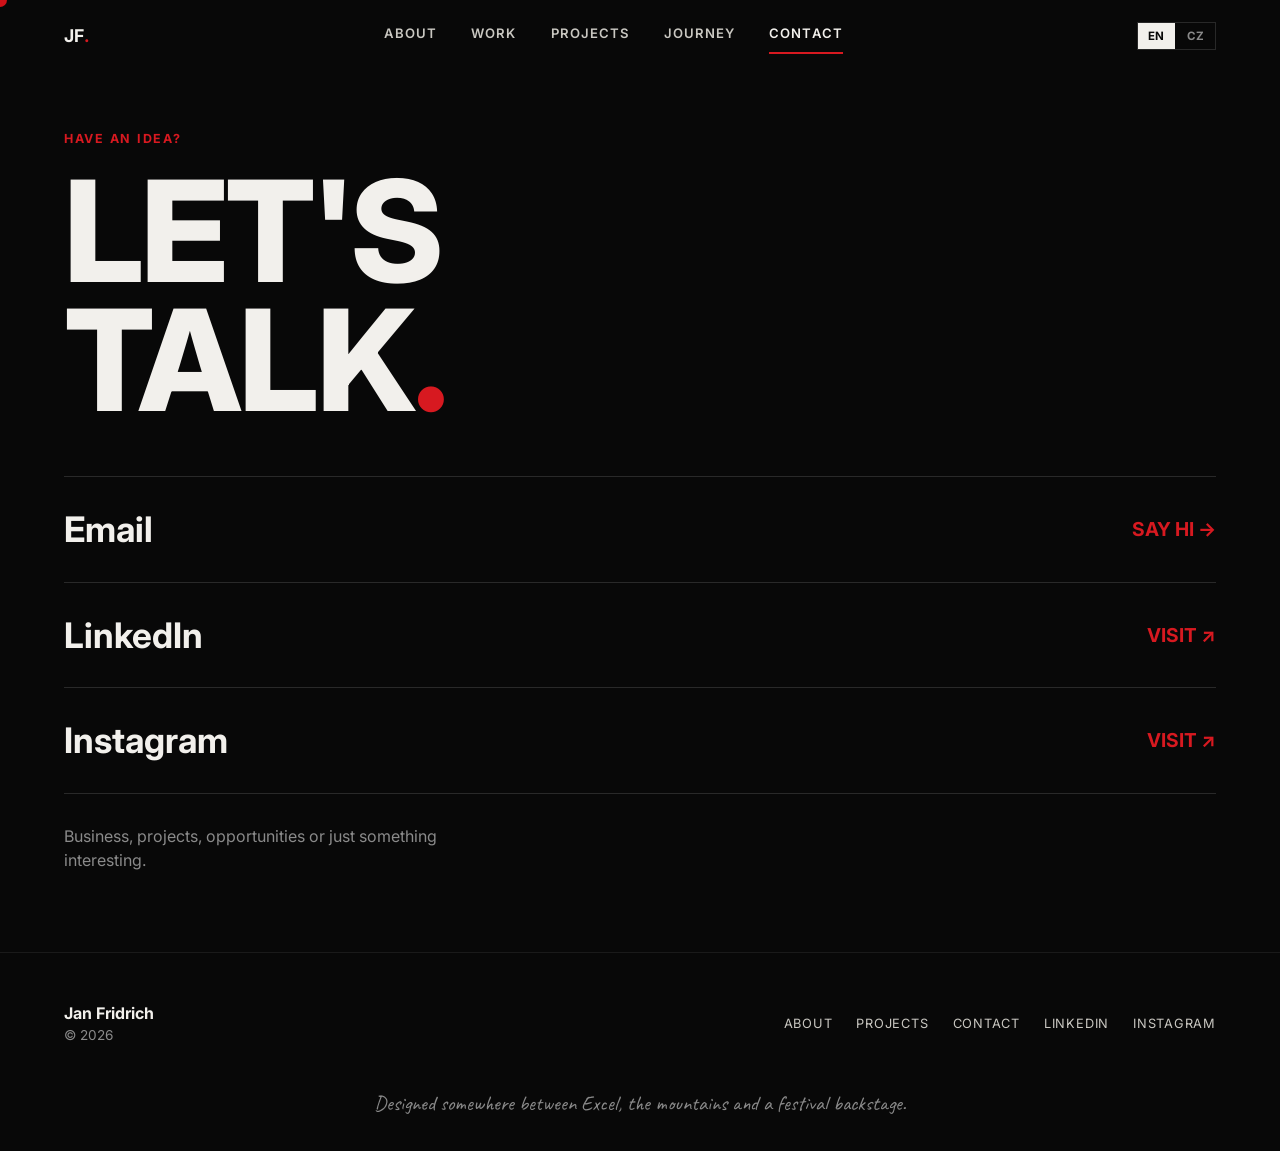
==== contact.html @ 75a6f97f "Initial commit: current deployed version of janekfridrich.cz (site-10) Static site: home, about, wor" ====
<!DOCTYPE html>
<html lang="en">
<head>
<meta charset="UTF-8">
<meta name="viewport" content="width=device-width, initial-scale=1.0">
<title>Contact — Jan Fridrich</title>
<meta name="description" content="Have an idea? Let's talk — get in touch with Jan Fridrich.">
<link rel="icon" href="data:,">
<link rel="preconnect" href="https://fonts.googleapis.com">
<link rel="preconnect" href="https://fonts.gstatic.com" crossorigin>
<link href="https://fonts.googleapis.com/css2?family=Inter:wght@400;500;600;700;800&family=Caveat:wght@600;700&display=swap" rel="stylesheet">
<link rel="stylesheet" href="css/style.css">
</head>
<body>
<a class="skip-link" href="#main" data-i18n="skip">Skip to content</a>
<div id="site-header"></div>

<main id="main">
  <section class="container contact-page">
    <span class="eyebrow reveal" data-i18n="eyebrow_idea">Have an idea?</span>
    <h1 class="h-huge reveal" data-i18n-html="contact_heading_html">LET'S<br>TALK<span class="text-red">.</span></h1>

    <div class="contact-links reveal reveal-delay-1" id="contactLinks"></div>

    <p class="contact-note reveal reveal-delay-2" data-i18n="contact_note">Business, projects, opportunities or just something interesting.</p>
  </section>
</main>

<div id="site-footer"></div>

<script src="js/content.js"></script>
<script src="js/i18n.js"></script>
<script>
  (function () {
    const t = STATIC_I18N[LANG] || STATIC_I18N.en;
    const el = document.getElementById("contactLinks");
    if (el) {
      el.innerHTML = `
        <a href="mailto:${SITE.links.email}"><span>${t.contact_email}</span><span class="go">${t.say_hi}</span></a>
        <a href="${SITE.links.linkedin}" target="_blank" rel="noopener"><span>${t.contact_linkedin}</span><span class="go">${t.visit_link}</span></a>
        <a href="${SITE.links.instagram}" target="_blank" rel="noopener"><span>${t.contact_instagram}</span><span class="go">${t.visit_link}</span></a>
      `;
    }
  })();
</script>
<script src="js/main.js"></script>
</body>
</html>
---- css/style.css ----
/* =========================================================================
   JAN FRIDRICH — PERSONAL SITE
   Editorial brutalism × sketchbook. Dark, quiet, red used sparingly.
   ========================================================================= */

/* ---- tokens ------------------------------------------------------------ */
:root{
  --bg: #080808;
  --bg-alt: #0e0e0e;
  --bg-raise: #131313;
  --text: #F2F0EC;
  --text-dim: #C9C7C1;
  --grey: #8A8A8A;
  --red: #D71920;
  --border: rgba(242,240,236,0.14);
  --border-soft: rgba(242,240,236,0.08);

  --font-display: "Inter", "Helvetica Neue", Arial, sans-serif;
  --font-hand: "Caveat", cursive;

  --container: 1400px;
  --gutter: clamp(20px, 5vw, 64px);
  --ease: cubic-bezier(.16,.8,.24,1);
}

/* ---- reset --------------------------------------------------------------*/
*,*::before,*::after{ box-sizing:border-box; }
html{ scroll-behavior:smooth; }
@media (prefers-reduced-motion: reduce){
  html{ scroll-behavior:auto; }
  *,*::before,*::after{ animation-duration:0.001ms !important; animation-iteration-count:1 !important; transition-duration:0.001ms !important; scroll-behavior:auto !important; }
}
body{
  margin:0;
  background:var(--bg);
  color:var(--text);
  font-family:var(--font-display);
  font-weight:400;
  line-height:1.5;
  -webkit-font-smoothing:antialiased;
  overflow-x:hidden;
}
img{ max-width:100%; display:block; }
a{ color:inherit; text-decoration:none; }
ul{ margin:0; padding:0; list-style:none; }
h1,h2,h3,h4,p{ margin:0; }
button{ font-family:inherit; background:none; border:none; color:inherit; cursor:pointer; }
::selection{ background:var(--red); color:var(--bg); }

.container{ max-width:var(--container); margin:0 auto; padding:0 var(--gutter); }
.hidden-mobile{ display:initial; }
@media (max-width:720px){ .hidden-mobile{ display:none !important; } }
.hidden-desktop{ display:none; }
@media (max-width:720px){ .hidden-desktop{ display:initial; } }

/* ---- focus / a11y -------------------------------------------------------*/
a:focus-visible, button:focus-visible, [tabindex]:focus-visible{
  outline:2px solid var(--red);
  outline-offset:4px;
}
.skip-link{
  position:absolute; left:0; top:-60px; background:var(--red); color:#fff;
  padding:10px 18px; z-index:1000; transition:top .2s var(--ease);
}
.skip-link:focus{ top:0; }

/* ---- custom cursor -------------------------------------------------------*/
.cursor{
  position:fixed; top:0; left:0; width:14px; height:14px; border-radius:50%;
  background:var(--red); pointer-events:none; z-index:9999;
  transform:translate(-50%,-50%);
  transition:width .25s var(--ease), height .25s var(--ease), background .25s var(--ease);
  mix-blend-mode:difference;
  display:none;
}
.cursor-label{
  position:fixed; top:0; left:0; z-index:9999; pointer-events:none;
  font-size:12px; letter-spacing:.08em; font-weight:600; color:var(--bg);
  background:var(--red); padding:6px 10px; border-radius:100px;
  transform:translate(-50%,-50%); opacity:0; transition:opacity .2s var(--ease);
  white-space:nowrap; display:none;
}
.has-custom-cursor, .has-custom-cursor *{ cursor:none !important; }
@media (hover:hover) and (pointer:fine){
  .has-custom-cursor .cursor, .has-custom-cursor .cursor-label{ display:block; }
}

/* ---- loader ---------------------------------------------------------------*/
.loader{
  position:fixed; inset:0; background:var(--bg); z-index:10000;
  display:flex; align-items:center; justify-content:center; flex-direction:column;
  transition:opacity .5s var(--ease), visibility .5s var(--ease);
}
.loader.is-hidden{ opacity:0; visibility:hidden; pointer-events:none; }
.loader-mark{ font-size:2rem; font-weight:700; letter-spacing:.02em; }
.loader-line{
  width:60px; height:3px; background:var(--red); margin-top:14px; transform:scaleX(0);
  transform-origin:left; animation:loaderDraw 0.9s var(--ease) forwards .15s;
}
@keyframes loaderDraw{ to{ transform:scaleX(1); } }

/* ---- header / nav ---------------------------------------------------------*/
.site-header{
  position:fixed; top:0; left:0; right:0; z-index:500;
  display:flex; align-items:center; justify-content:space-between;
  padding:22px var(--gutter);
  transition:transform .4s var(--ease), background .4s var(--ease), padding .3s var(--ease);
}
.site-header.is-scrolled{ background:rgba(8,8,8,0.86); backdrop-filter:blur(8px); padding-top:16px; padding-bottom:16px; border-bottom:1px solid var(--border-soft); }
.site-header.is-hidden{ transform:translateY(-110%); }

.logo{ font-weight:700; font-size:1.1rem; letter-spacing:.02em; }
.logo .dot{ color:var(--red); }

.nav-desktop{ display:flex; gap:34px; }
.nav-desktop a{
  font-size:.82rem; letter-spacing:.08em; font-weight:600; text-transform:uppercase;
  position:relative; padding-bottom:4px; color:var(--text-dim);
  transition:color .25s var(--ease);
}
.nav-desktop a:hover, .nav-desktop a.is-active{ color:var(--text); }
.nav-desktop a.is-active::after{
  content:""; position:absolute; left:0; right:0; bottom:-6px; height:2px; background:var(--red);
}
@media (max-width:900px){ .nav-desktop{ display:none; } }

.menu-toggle{
  display:none; flex-direction:column; gap:5px; width:28px; z-index:600;
}
.menu-toggle span{ height:2px; background:var(--text); width:100%; transition:transform .3s var(--ease), opacity .3s var(--ease); }
@media (max-width:900px){ .menu-toggle{ display:flex; } }
.menu-toggle.is-open span:nth-child(1){ transform:translateY(7px) rotate(45deg); }
.menu-toggle.is-open span:nth-child(2){ opacity:0; }
.menu-toggle.is-open span:nth-child(3){ transform:translateY(-7px) rotate(-45deg); }

/* ---- language toggle ------------------------------------------------------*/
.lang-toggle{ display:flex; align-items:center; gap:2px; border:1px solid var(--border); }
.lang-toggle button{
  padding:6px 10px; font-size:.72rem; font-weight:700; letter-spacing:.05em; color:var(--grey);
  transition:color .2s var(--ease), background .2s var(--ease);
}
.lang-toggle button.is-active{ color:var(--bg); background:var(--text); }
.lang-toggle button:not(.is-active):hover{ color:var(--text); }
.lang-toggle-mobile{ margin-top:34px; align-self:flex-start; }
@media (max-width:900px){ .lang-toggle:not(.lang-toggle-mobile){ display:none; } }

.nav-mobile{
  position:fixed; inset:0; background:var(--bg); z-index:400;
  display:flex; flex-direction:column; justify-content:center; padding:0 var(--gutter);
  transform:translateY(-100%); transition:transform .5s var(--ease);
}
.nav-mobile.is-open{ transform:translateY(0); }
.nav-mobile ul{ display:flex; flex-direction:column; gap:6px; }
.nav-mobile li{ display:flex; align-items:baseline; gap:16px; border-bottom:1px solid var(--border-soft); padding:14px 0; }
.nav-mobile .n{ color:var(--red); font-size:.9rem; font-weight:700; }
.nav-mobile a{ font-size:clamp(2rem,10vw,3.2rem); font-weight:700; letter-spacing:-0.01em; }

/* ---- footer -----------------------------------------------------------------*/
.site-footer{
  border-top:1px solid var(--border-soft); padding:48px var(--gutter) 32px;
  display:flex; flex-wrap:wrap; gap:24px; align-items:center; justify-content:space-between;
}
.site-footer .foot-name{ font-weight:700; }
.site-footer .foot-copy{ color:var(--grey); font-size:.85rem; }
.footer-links{ display:flex; gap:24px; flex-wrap:wrap; }
.footer-links a{ font-size:.8rem; letter-spacing:.06em; text-transform:uppercase; color:var(--text-dim); }
.footer-links a:hover{ color:var(--red); }
.footer-line{ width:100%; text-align:center; font-family:var(--font-hand); font-size:1.3rem; color:var(--grey); margin-top:18px; }

/* ---- layout helpers ------------------------------------------------------*/
.section{ padding:min(14vw,150px) 0; position:relative; }
.section-alt{ background:var(--bg-alt); }
.section-tight{ padding:min(8vw,90px) 0; }
.eyebrow{ font-size:.78rem; letter-spacing:.14em; text-transform:uppercase; color:var(--red); font-weight:700; margin-bottom:18px; display:inline-block; }
.h-huge{ font-size:clamp(3rem, 11vw, 9rem); font-weight:800; line-height:0.92; letter-spacing:-0.02em; }
.h-xl{ font-size:clamp(2.4rem, 7vw, 5.2rem); font-weight:800; line-height:0.98; letter-spacing:-0.02em; }
.h-lg{ font-size:clamp(1.8rem, 4vw, 2.8rem); font-weight:700; line-height:1.05; }
.h-md{ font-size:clamp(1.3rem,2.4vw,1.7rem); font-weight:700; }
.text-red{ color:var(--red); }
.text-grey{ color:var(--grey); }
.lede{ font-size:clamp(1.05rem,1.6vw,1.35rem); color:var(--text-dim); max-width:640px; line-height:1.6; }
.body-text{ font-size:1rem; color:var(--text-dim); max-width:60ch; line-height:1.75; }
.hand{ font-family:var(--font-hand); color:var(--red); font-size:1.4rem; line-height:1.2; }

/* ---- reveal on scroll -----------------------------------------------------*/
.reveal{ opacity:0; transform:translateY(28px); transition:opacity .9s var(--ease), transform .9s var(--ease); }
.reveal.is-visible{ opacity:1; transform:translateY(0); }
.reveal-delay-1{ transition-delay:.08s; }
.reveal-delay-2{ transition-delay:.16s; }
.reveal-delay-3{ transition-delay:.24s; }

/* ---- sketch elements (inline svg) ------------------------------------------*/
.sketch{ position:absolute; pointer-events:none; opacity:.9; }
.sketch path, .sketch circle, .sketch line{
  stroke:var(--red); fill:none; stroke-width:2; stroke-linecap:round;
}
.sketch.draw path, .sketch.draw circle, .sketch.draw line{
  stroke-dasharray:400; stroke-dashoffset:400; transition:stroke-dashoffset 1.4s var(--ease);
}
.reveal.is-visible .sketch.draw path,
.reveal.is-visible .sketch.draw circle,
.reveal.is-visible .sketch.draw line{ stroke-dashoffset:0; }

/* ---- scroll indicator (home hero) ------------------------------------------*/
.scroll-cue{
  position:absolute; bottom:36px; left:50%; transform:translateX(-50%);
  display:flex; flex-direction:column; align-items:center; gap:10px;
  font-size:.72rem; letter-spacing:.12em; text-transform:uppercase; color:var(--grey);
}
.scroll-cue .line{ width:1px; height:38px; background:linear-gradient(var(--grey), transparent); animation:scrollcue 2s infinite var(--ease); }
@keyframes scrollcue{ 0%{ transform:scaleY(0); transform-origin:top; } 50%{ transform:scaleY(1); transform-origin:top; } 51%{ transform-origin:bottom; } 100%{ transform:scaleY(0); transform-origin:bottom; } }

/* ---- hero (home) -------------------------------------------------------------*/
.hero{
  min-height:100svh; display:flex; flex-direction:column; justify-content:center;
  position:relative; padding-top:120px; padding-bottom:80px;
}
.hero-grid{ display:grid; grid-template-columns:1fr auto; align-items:center; gap:40px; }
@media (max-width:900px){ .hero-grid{ grid-template-columns:1fr; } }
.hero-name{ display:flex; flex-direction:column; gap:0; }
.hero-tags{ margin-top:28px; display:flex; flex-wrap:wrap; gap:10px 16px; }
.hero-tags span{ font-size:.8rem; letter-spacing:.1em; text-transform:uppercase; color:var(--grey); }
.hero-tags span:not(:last-child)::after{ content:"/"; margin-left:16px; color:var(--border); }
.hero-portrait{ position:relative; justify-self:end; align-self:flex-end; pointer-events:none; }
.hero-portrait::before{
  content:""; position:absolute; z-index:0;
  width:78%; height:62%; right:6%; bottom:6%;
  background:radial-gradient(ellipse at center, var(--red) 0%, var(--red) 55%, transparent 78%);
  filter:blur(6px); opacity:.85; border-radius:50%;
}
.hero-portrait img{
  position:relative; z-index:1;
  height:clamp(280px,42vw,560px); width:auto; display:block;
  filter:grayscale(1) contrast(1.05) drop-shadow(0 30px 60px rgba(0,0,0,.55));
  -webkit-mask-image:linear-gradient(to bottom, black 82%, transparent 100%);
  mask-image:linear-gradient(to bottom, black 82%, transparent 100%);
}
@media (max-width:900px){
  .hero-portrait{ justify-self:center; margin-top:20px; }
  .hero-portrait img{ height:clamp(220px,52vw,340px); }
}

/* ---- manifesto ----------------------------------------------------------------*/
.manifesto-stmt{ font-size:clamp(2.4rem,7.4vw,6rem); font-weight:800; line-height:1.02; letter-spacing:-0.02em; }
.manifesto-intro{ margin-top:40px; }

/* ---- logo wall (Industry & Business style showcase) ----------------------*/
.logo-wall{ display:flex; margin-top:56px; border-top:1px solid var(--border); }
@media (max-width:900px){ .logo-wall{ flex-direction:column; } }
.logo-wall-col{
  flex:1; padding:44px 30px; border-right:1px solid var(--border-soft);
  display:flex; flex-direction:column; gap:30px; align-items:center; text-align:center;
  min-height:190px;
}
.logo-wall-col:last-child{ border-right:none; }
@media (max-width:900px){
  .logo-wall-col{ border-right:none; border-bottom:1px solid var(--border-soft); min-height:0; padding:30px 20px; }
}
.logo-wall-label{ font-size:.8rem; color:var(--text-dim); letter-spacing:.02em; }
.logo-wall-logos{ display:flex; flex-direction:column; align-items:center; justify-content:center; gap:26px; flex:1; width:100%; }
.logo-wall-logos a, .logo-wall-logos span{ display:inline-flex; align-items:center; justify-content:center; }
.logo-wall-logos img{ height:34px; width:auto; max-width:170px; object-fit:contain; opacity:.92; transition:opacity .25s var(--ease), transform .25s var(--ease); }
.logo-wall-logos a:hover img{ opacity:1; transform:translateY(-2px); }
.logo-wall-col:nth-child(4) .logo-wall-logos{ flex-direction:row; flex-wrap:wrap; justify-content:center; gap:26px 32px; }
.logo-wall-col:nth-child(4) img{ height:28px; }
.logo-wall-col:nth-child(4) img[alt="Tatra Trucks"]{ height:52px; }
.logo-wall-col:nth-child(3) img{ height:76px; } /* John Freed circular badge needs more room */

/* ---- MY WORLD (circular project map, matches reference design) ---------------*/
.world-section-head{ display:flex; justify-content:space-between; align-items:flex-end; flex-wrap:wrap; gap:16px; }
.world-section-head .hand{ font-size:1.15rem; }

.project-map{ position:relative; max-width:1160px; margin:70px auto 0; min-height:560px; }
.project-map-lines{ position:absolute; inset:0; width:100%; height:100%; overflow:visible; pointer-events:none; }
.project-map-lines line{ stroke:#3a3a3a; stroke-width:1; vector-effect:non-scaling-stroke; transition:stroke .25s var(--ease), stroke-width .25s var(--ease); }
.project-map-lines line.is-hot{ stroke:var(--red); stroke-width:2; }

.map-person{ position:absolute; left:50%; top:0; transform:translateX(-50%); display:flex; flex-direction:column; align-items:center; z-index:2; text-align:center; }
.map-person-image{
  width:clamp(148px,14vw,205px); height:clamp(148px,14vw,205px); border-radius:50%;
  border:1px solid var(--red); padding:7px; background:var(--bg-alt); position:relative;
}
.map-person-image::after{
  content:""; position:absolute; top:6%; right:-2%; width:12px; height:12px; border-radius:50%; background:var(--red);
}
.map-person-image img{ width:100%; height:100%; display:block; border-radius:50%; object-fit:cover; object-position:center 20%; filter:grayscale(1) contrast(1.06); }
.map-person-name{ margin-top:18px; font-size:1.15rem; font-weight:800; letter-spacing:-0.01em; }
.map-person .eyebrow{ margin-top:6px; margin-bottom:0; }

.project-node-row{ position:absolute; left:0; right:0; bottom:0; display:flex; justify-content:space-between; gap:20px; }
.project-node{
  position:relative; display:flex; flex-direction:column; align-items:center; text-align:center;
  width:22%; color:var(--text); transition:color .25s var(--ease), transform .25s var(--ease); z-index:2;
}
.project-node:hover, .project-node.is-selected{ color:var(--red); transform:translateY(-8px); }
.project-node-circle{
  width:100%; aspect-ratio:1/1; max-width:166px; border-radius:50%; border:1px solid #555;
  display:flex; align-items:center; justify-content:center; padding:20%; background:#111;
  transition:border-color .25s var(--ease), background .25s var(--ease), transform .25s var(--ease);
}
.project-node:hover .project-node-circle, .project-node.is-selected .project-node-circle{ border-color:var(--red); background:#161616; transform:rotate(-3deg); }
.project-node-circle img{ width:100%; height:100%; object-fit:contain; filter:grayscale(1); opacity:.86; transition:filter .25s var(--ease), opacity .25s var(--ease); }
.project-node:hover .project-node-circle img, .project-node.is-selected .project-node-circle img{ filter:grayscale(0); opacity:1; }
/* Veselá Fest and Eteron Group marks read visually smaller than the others
   at the same padding, so give them a bit more breathing room to fill the circle */
.project-node[data-id="vesela-fest"] .project-node-circle{ padding:11%; }
.project-node[data-id="eteron"] .project-node-circle{ padding:13%; }
.project-node-text{ font-size:1.05rem; font-weight:800; letter-spacing:-0.02em; }
.project-node-label{ margin-top:16px; font-weight:800; font-size:.92rem; letter-spacing:-0.01em; }
.project-node-meta{ margin-top:4px; color:var(--grey); font-size:.7rem; letter-spacing:.06em; }

.project-map-desc{ text-align:center; margin-top:60px; color:var(--text-dim); font-size:1rem; min-height:26px; }

@media (max-width:900px){
  .project-map{ display:none; }
}

/* ---- mobile "MY WORLD" — vertical spine diagram ------------------------------*/
.project-map-mobile{ display:none; }
@media (max-width:900px){
  .project-map-mobile{ display:block; margin-top:54px; }

  .map-mobile-person{ display:flex; flex-direction:column; align-items:center; text-align:center; }
  .map-mobile-person .map-person-image{ width:132px; height:132px; }
  .map-mobile-person .map-person-name{ margin-top:16px; font-size:1.05rem; }

  .map-mobile-line-down{ width:1px; height:34px; background:var(--border); margin:0 auto; }

  .map-mobile-spine{ position:relative; margin-left:50%; border-left:1px solid var(--border); padding-bottom:4px; }
  .map-mobile-row{
    position:relative; display:flex; align-items:center; gap:14px;
    padding:16px 0 16px 28px; text-decoration:none; color:var(--text);
    transition:padding-left .25s var(--ease);
  }
  .map-mobile-row::before{ content:""; position:absolute; left:0; top:50%; width:28px; height:1px; background:var(--border); transition:background .25s var(--ease); }
  .map-mobile-row:active, .map-mobile-row:focus-visible{ padding-left:32px; }
  .map-mobile-row:active::before, .map-mobile-row:focus-visible::before{ background:var(--red); }

  .map-mobile-circle{
    flex:none; width:58px; height:58px; border-radius:50%; border:1px solid #555; background:#111;
    display:flex; align-items:center; justify-content:center; padding:10px;
  }
  .map-mobile-circle img{ width:100%; height:100%; object-fit:contain; }
  .map-mobile-circle .project-node-text{ font-size:8.5px; font-weight:700; text-align:center; }
  .map-mobile-info{ display:flex; flex-direction:column; }
  .map-mobile-label{ font-weight:800; font-size:.95rem; letter-spacing:-0.01em; }
  .map-mobile-meta{ color:var(--grey); font-size:.68rem; margin-top:3px; letter-spacing:.05em; }
}

/* ---- numbers -------------------------------------------------------------------*/
.numbers-grid{ display:grid; grid-template-columns:repeat(4,1fr); gap:40px; margin-top:60px; }
@media (max-width:900px){ .numbers-grid{ grid-template-columns:repeat(2,1fr); } }
.number-item{ border-top:1px solid var(--border); padding-top:18px; }
.number-value{ font-size:clamp(2.2rem,5vw,3.6rem); font-weight:800; letter-spacing:-0.02em; }
.number-label{ margin-top:8px; color:var(--grey); font-size:.85rem; }
.number-note{ font-family:var(--font-hand); color:var(--red); font-size:1.1rem; margin-top:4px; }

/* ---- selected projects (home) ---------------------------------------------------*/
.proj-row{
  display:flex; align-items:baseline; justify-content:space-between; gap:24px;
  padding:44px 0; border-top:1px solid var(--border); position:relative;
  transition:padding-left .4s var(--ease);
}
.proj-row:last-child{ border-bottom:1px solid var(--border); }
.proj-row .proj-n{ font-size:.85rem; color:var(--grey); font-weight:700; min-width:34px; }
.proj-row .proj-title{ font-size:clamp(1.8rem,5.4vw,3.6rem); font-weight:800; letter-spacing:-0.01em; flex:1; }
.proj-row .proj-tag{ color:var(--grey); font-size:.85rem; text-align:right; min-width:150px; }
.proj-row .proj-view{ position:absolute; right:0; top:50%; transform:translateY(-50%) translateX(12px); opacity:0; color:var(--red); font-weight:700; font-size:.85rem; transition:opacity .3s var(--ease), transform .3s var(--ease); }
.proj-row:hover{ padding-left:14px; }
.proj-row:hover .proj-title{ color:var(--red); }
.proj-row:hover .proj-view{ opacity:1; transform:translateY(-50%) translateX(0); }
@media (max-width:720px){ .proj-row .proj-tag{ display:none; } }

/* ---- home closing ----------------------------------------------------------------*/
.closing-links{ display:flex; flex-wrap:wrap; gap:16px 40px; margin-top:36px; }
.closing-links a{ font-size:1rem; font-weight:700; letter-spacing:.02em; border-bottom:2px solid transparent; padding-bottom:4px; transition:border-color .25s var(--ease), color .25s var(--ease); }
.closing-links a:hover{ border-color:var(--red); color:var(--red); }

/* ---- about page ---------------------------------------------------------------------*/
.about-hero{ padding-top:150px; display:grid; grid-template-columns:1.1fr .9fr; gap:60px; align-items:end; }
@media (max-width:900px){ .about-hero{ grid-template-columns:1fr; } }
.portrait{ position:relative; aspect-ratio:4/5; background:var(--bg-raise); border:1px solid var(--border); overflow:hidden; }
.portrait::after{ content:"JF"; position:absolute; inset:0; display:flex; align-items:center; justify-content:center; font-size:5rem; font-weight:800; color:var(--border); }
.portrait-note{ font-family:var(--font-hand); color:var(--red); font-size:1.3rem; margin-top:14px; }

.sides-grid{ display:grid; grid-template-columns:repeat(3,1fr); gap:1px; background:var(--border-soft); margin-top:60px; }
@media (max-width:900px){ .sides-grid{ grid-template-columns:1fr; } }
.side-card{ background:var(--bg); padding:44px 34px; }
.side-card .side-n{ color:var(--red); font-weight:700; font-size:.85rem; }
.side-card h3{ margin-top:16px; font-size:1.5rem; font-weight:800; }
.side-card p{ margin-top:14px; color:var(--text-dim); font-size:.95rem; line-height:1.7; }

.currently-list{ margin-top:44px; }
.currently-row{ display:grid; grid-template-columns:160px 1fr; gap:20px; padding:18px 0; border-top:1px solid var(--border-soft); align-items:baseline; }
.currently-row:last-child{ border-bottom:1px solid var(--border-soft); }
.currently-row .label{ color:var(--red); font-weight:700; letter-spacing:.06em; font-size:.85rem; text-transform:uppercase; }
.currently-row .value{ font-size:1.15rem; font-weight:600; }

/* ---- work page -----------------------------------------------------------------------*/
.work-hero{ padding-top:150px; padding-bottom:20px; }
.work-hero .lede{ max-width:760px; }

.timeline-item{
  border-top:1px solid var(--border); padding:56px 0; cursor:pointer; position:relative;
  transition:padding-left .4s var(--ease);
}
.timeline-item:last-child{ border-bottom:1px solid var(--border); }
.timeline-item:hover{ padding-left:14px; }
.timeline-item.has-sketch{ overflow:visible; }

.timeline-head{ display:flex; justify-content:space-between; align-items:flex-start; gap:20px; position:relative; z-index:2; }
.timeline-head-main{ display:flex; align-items:center; gap:20px; }
.timeline-logo{
  flex:none; width:92px; height:92px; border:1px solid var(--border); background:var(--bg-alt);
  display:flex; align-items:center; justify-content:center; padding:14px;
}
.timeline-logo img{ width:100%; height:100%; object-fit:contain; }
@media (max-width:600px){ .timeline-logo{ width:60px; height:60px; padding:9px; } }
.timeline-head h3{ font-size:clamp(2.1rem,5.2vw,4.4rem); font-weight:800; letter-spacing:-0.02em; line-height:0.98; }
.timeline-head .period{ color:var(--grey); font-size:.85rem; white-space:nowrap; padding-top:10px; }
.timeline-role{ color:var(--red); font-size:.9rem; letter-spacing:.05em; text-transform:uppercase; margin-top:10px; font-weight:700; }
.timeline-body{ max-height:0; overflow:hidden; transition:max-height .5s var(--ease); position:relative; z-index:2; }
.timeline-item.is-open .timeline-body{ max-height:640px; }
.timeline-body-inner{ padding-top:26px; display:grid; grid-template-columns:1.1fr .9fr; gap:36px; align-items:start; }
@media (max-width:720px){ .timeline-body-inner{ grid-template-columns:1fr; } }
.timeline-body-inner .body-text{ font-size:1.05rem; }
.focus-tags{ display:flex; flex-wrap:wrap; gap:10px; align-content:flex-start; }
.focus-tags span{ border:1px solid var(--border); padding:8px 14px; font-size:.8rem; color:var(--text-dim); }
.timeline-plus{ font-size:1.8rem; color:var(--red); transition:transform .3s var(--ease); padding-top:6px; }
.timeline-item.is-open .timeline-plus{ transform:rotate(45deg); }

/* hand-drawn technical sketches shown inside the expanded content, next to
   the description — never overlapping the heading or the +/- toggle */
.timeline-sketch-wrap{
  display:flex; align-items:center; justify-content:center; min-height:140px;
  border:1px solid var(--border-soft); background:var(--bg-alt); padding:18px;
}
.timeline-sketch{
  width:100%; max-width:360px; opacity:.95; mix-blend-mode:screen;
  filter:drop-shadow(0 0 18px rgba(0,0,0,.5));
}
.timeline-item[data-company="tatra-trucks"] .timeline-sketch{ transform:rotate(-2deg); }
.timeline-item[data-company="schott-termofrost"] .timeline-sketch{ max-width:220px; transform:rotate(1.5deg); }
.timeline-item[data-company="eteron-group"] .timeline-body-inner{ grid-template-columns:1fr; }
.timeline-item[data-company="eteron-group"] .timeline-sketch{ max-width:520px; transform:none; }
.timeline-item[data-company="eteron-group"] .timeline-sketch-wrap{ margin-top:24px; }
.timeline-item[data-company="eteron-group"].is-open .timeline-body{ max-height:900px; }
@media (max-width:720px){
  .timeline-sketch-wrap{ margin-top:22px; min-height:auto; }
}

.cv-block{ margin-top:80px; padding:44px; border:1px solid var(--border); display:flex; flex-wrap:wrap; align-items:center; justify-content:space-between; gap:20px; }
.cv-block .hand{ font-size:1.1rem; }
.cv-btn{ font-weight:700; border-bottom:2px solid var(--red); padding-bottom:4px; }

/* ---- projects page --------------------------------------------------------------------*/
.projects-hero{ padding-top:150px; }
.project-block{ border-top:1px solid var(--border); padding:min(12vw,130px) 0; position:relative; display:block; }
.project-block:last-child{ border-bottom:1px solid var(--border); }
.project-media{
  aspect-ratio:16/9; background:var(--bg-raise); border:1px solid var(--border); position:relative;
  overflow:hidden; margin-top:46px; transition:transform .6s var(--ease);
}
.project-media img{ width:100%; height:100%; object-fit:cover; display:block; filter:grayscale(.5) contrast(1.05); transition:filter .5s var(--ease), transform .6s var(--ease); }
.project-block:hover .project-media{ transform:scale(1.012); }
.project-block:hover .project-media img{ filter:grayscale(0) contrast(1.05); transform:scale(1.03); }
.project-media .media-label{ position:absolute; inset:0; display:flex; align-items:center; justify-content:center; font-size:clamp(2rem,6vw,4rem); font-weight:800; color:var(--border); letter-spacing:-0.02em; text-align:center; padding:20px;}
.project-meta-row{ display:flex; justify-content:space-between; align-items:baseline; flex-wrap:wrap; gap:12px; }
.project-status{ font-size:.72rem; letter-spacing:.1em; text-transform:uppercase; color:var(--red); border:1px solid var(--red); padding:4px 10px; }
.project-cat{ color:var(--grey); font-size:.85rem; }

/* ---- project detail --------------------------------------------------------------------*/
.pdetail-hero{ padding-top:150px; }
.pdetail-meta{ display:flex; flex-wrap:wrap; gap:10px 22px; margin-top:20px; color:var(--grey); font-size:.85rem; text-transform:uppercase; letter-spacing:.06em; }
.pdetail-media{ aspect-ratio:21/9; background:var(--bg-raise); border:1px solid var(--border); margin-top:50px; position:relative; overflow:hidden; }
.pdetail-media .media-label{ position:absolute; inset:0; display:flex; align-items:center; justify-content:center; font-size:clamp(2.4rem,7vw,5rem); font-weight:800; color:var(--border); }
.pdetail-story p{ margin-top:20px; color:var(--text-dim); line-height:1.8; font-size:1.05rem; }
.resp-tags{ display:flex; flex-wrap:wrap; gap:10px; margin-top:26px; }
.resp-tags span{ border:1px solid var(--border); padding:8px 14px; font-size:.8rem; letter-spacing:.03em; }
.pdetail-external{ margin-top:44px; display:inline-block; font-weight:700; border-bottom:2px solid var(--red); padding-bottom:4px; }

/* growth chart */
.growth-wrap{ margin-top:70px; }
.growth-svg{ width:100%; height:auto; overflow:visible; }
.growth-line{ fill:none; stroke:var(--red); stroke-width:2.5; stroke-dasharray:1400; stroke-dashoffset:1400; transition:stroke-dashoffset 1.6s var(--ease); }
.reveal.is-visible .growth-line{ stroke-dashoffset:0; }
.growth-dot{ fill:var(--bg); stroke:var(--red); stroke-width:2; }
.growth-label{ fill:var(--text-dim); font-size:11px; }
.growth-value{ fill:var(--text); font-size:13px; font-weight:700; }

/* ---- journey page -----------------------------------------------------------------------*/
.journey-hero{ padding-top:150px; }
.edu-row{ display:grid; grid-template-columns:1fr 1fr; gap:24px; padding:30px 0; border-top:1px solid var(--border); align-items:baseline; }
.edu-row:last-child{ border-bottom:1px solid var(--border); }
@media (max-width:720px){ .edu-row{ grid-template-columns:1fr; gap:8px; } }
.edu-row h3{ font-size:1.4rem; font-weight:800; }
.edu-row .program{ color:var(--red); font-size:.85rem; margin-top:6px; font-weight:700; text-transform:uppercase; letter-spacing:.04em; }
.edu-row .place{ color:var(--grey); font-size:.9rem; text-align:right; }
@media (max-width:720px){ .edu-row .place{ text-align:left; } }

.map-wrap{ position:relative; margin-top:60px; aspect-ratio:16/11; background:var(--bg-alt); border:1px solid var(--border); overflow:hidden; }
.map-svg{ width:100%; height:100%; }
.map-outline{ fill:none; stroke:var(--border); stroke-width:1; }
.map-route{ fill:none; stroke:var(--red); stroke-width:1.6; stroke-dasharray:6 6; stroke-dashoffset:600; transition:stroke-dashoffset 2s var(--ease); }
.reveal.is-visible .map-route{ stroke-dashoffset:0; }
.map-dot{ fill:var(--red); }
.map-point-label{ fill:var(--text); font-size:12px; font-weight:700; }
.map-hand{ font-family:var(--font-hand); font-size:16px; fill:var(--red); }

.vtimeline{ margin-top:70px; position:relative; padding-left:36px; }
.vtimeline::before{ content:""; position:absolute; left:6px; top:6px; bottom:6px; width:1px; background:var(--border); }
.vtimeline-item{ position:relative; padding-bottom:44px; }
.vtimeline-item:last-child{ padding-bottom:0; }
.vtimeline-item::before{ content:""; position:absolute; left:-36px; top:4px; width:11px; height:11px; border-radius:50%; background:var(--bg); border:2px solid var(--red); }
.vtimeline-item .year{ color:var(--red); font-weight:700; font-size:.9rem; }
.vtimeline-item h4{ font-size:1.3rem; font-weight:800; margin-top:6px; }
.vtimeline-item .note{ font-family:var(--font-hand); color:var(--grey); font-size:1.05rem; margin-top:4px; }

/* ---- contact page ------------------------------------------------------------------------*/
.contact-page{ min-height:100svh; display:flex; flex-direction:column; justify-content:center; padding-top:130px; padding-bottom:80px; }
.contact-links{ margin-top:50px; display:flex; flex-direction:column; gap:0; }
.contact-links a{ display:flex; justify-content:space-between; align-items:center; padding:26px 0; border-top:1px solid var(--border); font-size:clamp(1.4rem,3.6vw,2.2rem); font-weight:700; transition:padding-left .3s var(--ease), color .3s var(--ease); }
.contact-links a:last-child{ border-bottom:1px solid var(--border); }
.contact-links a:hover{ padding-left:14px; color:var(--red); }
.contact-links .go{ color:var(--red); font-size:1.2rem; }
.contact-note{ margin-top:30px; color:var(--grey); max-width:440px; }

/* ---- 404 -----------------------------------------------------------------------------------*/
.error-page{ min-height:100svh; display:flex; flex-direction:column; align-items:flex-start; justify-content:center; padding-top:130px; }
.error-back{ margin-top:40px; font-weight:700; border-bottom:2px solid var(--red); padding-bottom:4px; }

/* ---- misc utility ---------------------------------------------------------------------------*/
.mt-xxl{ margin-top:min(10vw,110px); }
.divider{ border-top:1px solid var(--border); margin:min(10vw,100px) 0 0; }
.underline-red{ position:relative; white-space:nowrap; }
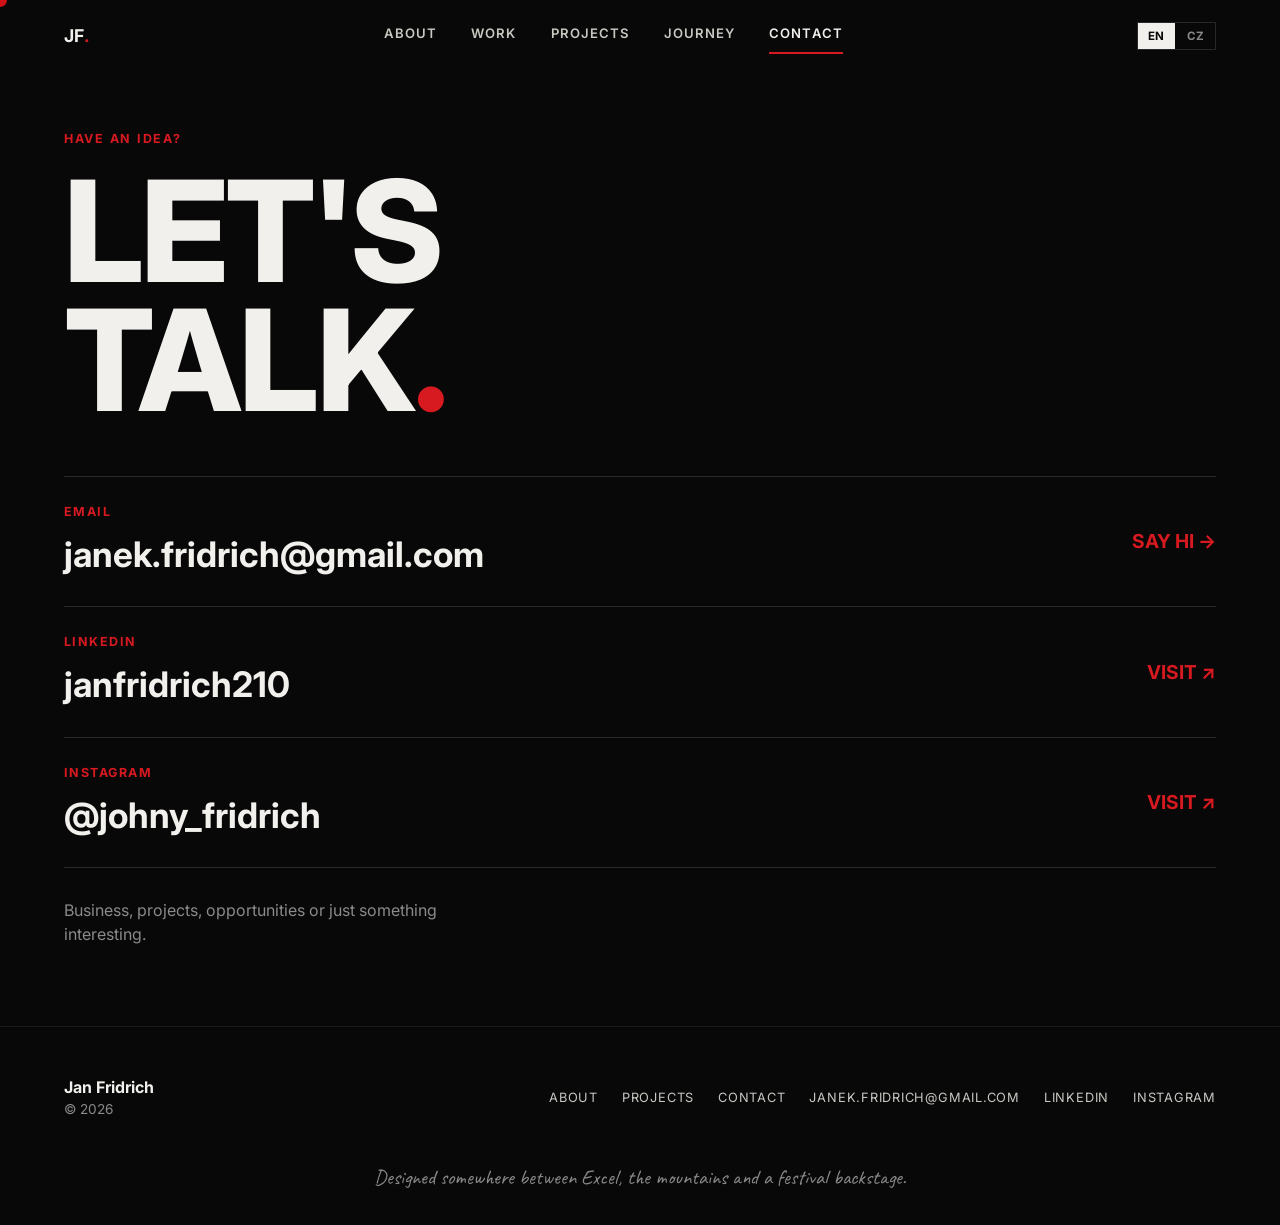
==== commit 07e0a30e: "Internship badges, visible contacts, innovator story, clearer Journey map - Work: red Internship/Stá" ====
--- a/contact.html
+++ b/contact.html
@@ -36,9 +36,9 @@
     const el = document.getElementById("contactLinks");
     if (el) {
       el.innerHTML = `
-        <a href="mailto:${SITE.links.email}"><span>${t.contact_email}</span><span class="go">${t.say_hi}</span></a>
-        <a href="${SITE.links.linkedin}" target="_blank" rel="noopener"><span>${t.contact_linkedin}</span><span class="go">${t.visit_link}</span></a>
-        <a href="${SITE.links.instagram}" target="_blank" rel="noopener"><span>${t.contact_instagram}</span><span class="go">${t.visit_link}</span></a>
+        <a href="mailto:${SITE.links.email}"><span class="contact-item"><small>${t.contact_email}</small><span class="contact-value">${SITE.links.email}</span></span><span class="go">${t.say_hi}</span></a>
+        <a href="${SITE.links.linkedin}" target="_blank" rel="noopener"><span class="contact-item"><small>${t.contact_linkedin}</small><span class="contact-value">${SITE.links.linkedinHandle}</span></span><span class="go">${t.visit_link}</span></a>
+        <a href="${SITE.links.instagram}" target="_blank" rel="noopener"><span class="contact-item"><small>${t.contact_instagram}</small><span class="contact-value">${SITE.links.instagramHandle}</span></span><span class="go">${t.visit_link}</span></a>
       `;
     }
   })();
--- a/css/style.css
+++ b/css/style.css
@@ -381,6 +381,37 @@
 @media (max-width:900px){ .about-hero{ grid-template-columns:1fr; } }
 .portrait{ position:relative; aspect-ratio:4/5; background:var(--bg-raise); border:1px solid var(--border); overflow:hidden; }
 .portrait::after{ content:"JF"; position:absolute; inset:0; display:flex; align-items:center; justify-content:center; font-size:5rem; font-weight:800; color:var(--border); }
+.portrait.has-photo{ max-width:420px; margin-left:auto; background:radial-gradient(ellipse 70% 45% at 50% 72%, rgba(215,25,32,.85) 0%, rgba(215,25,32,.35) 45%, transparent 75%), var(--bg-raise); display:flex; align-items:flex-end; justify-content:center; }
+.portrait.has-photo::after{ content:none; }
+.portrait.has-photo img{ height:94%; width:auto; display:block; filter:grayscale(1) contrast(1.05) drop-shadow(0 30px 60px rgba(0,0,0,.55)); }
+
+.inno-grid{ display:grid; grid-template-columns:repeat(4,1fr); gap:1px; background:var(--border-soft); margin-top:56px; }
+@media (max-width:1000px){ .inno-grid{ grid-template-columns:repeat(2,1fr); } }
+@media (max-width:600px){ .inno-grid{ grid-template-columns:1fr; } }
+.inno-card{ background:var(--bg); padding:34px 28px; display:flex; flex-direction:column; gap:12px; border-top:2px solid transparent; transition:border-color .3s var(--ease), background .3s var(--ease); }
+.inno-card:hover{ border-color:var(--red); background:var(--bg-raise); }
+.inno-card h3{ font-size:1.35rem; font-weight:800; }
+.inno-card p{ color:var(--text-dim); font-size:.95rem; line-height:1.65; margin:0; }
+.inno-more{ margin-top:auto; padding-top:8px; color:var(--red); font-weight:700; font-size:.85rem; }
+
+/* innovation line (Alufen) */
+.inno-line{ list-style:none; margin:64px 0 0; padding:0; display:grid; grid-template-columns:repeat(5,1fr); gap:24px; position:relative; }
+.inno-line::before{ content:""; position:absolute; left:0; right:0; top:21px; height:2px; background:linear-gradient(90deg, var(--border) 0%, var(--red) 100%); }
+.inno-line::after{ content:""; position:absolute; right:-4px; top:15px; border:7px solid transparent; border-left:10px solid var(--red); }
+.inno-step{ position:relative; padding-top:62px; }
+.inno-n{ position:absolute; top:0; left:0; width:44px; height:44px; border-radius:50%; background:var(--bg); border:2px solid var(--text-dim); display:flex; align-items:center; justify-content:center; font-weight:800; font-size:.85rem; }
+.inno-step.is-final .inno-n{ background:var(--red); border-color:var(--red); color:#fff; box-shadow:0 0 0 6px rgba(215,25,32,.2); }
+.inno-step h3{ font-size:1.1rem; font-weight:800; line-height:1.25; }
+.inno-step.is-final h3{ color:var(--red); }
+.inno-step p{ margin-top:10px; color:var(--text-dim); font-size:.92rem; line-height:1.6; }
+@media (max-width:900px){
+  .inno-line{ grid-template-columns:1fr; gap:0; padding-left:64px; }
+  .inno-line::before{ left:21px; right:auto; top:0; bottom:0; width:2px; height:auto; background:linear-gradient(180deg, var(--border) 0%, var(--red) 100%); }
+  .inno-line::after{ display:none; }
+  .inno-step{ padding:4px 0 34px; }
+  .inno-n{ left:-64px; }
+}
+
 .portrait-note{ font-family:var(--font-hand); color:var(--red); font-size:1.3rem; margin-top:14px; }
 
 .sides-grid{ display:grid; grid-template-columns:repeat(3,1fr); gap:1px; background:var(--border-soft); margin-top:60px; }
@@ -426,6 +457,7 @@
 .timeline-body-inner .body-text{ font-size:1.05rem; }
 .focus-tags{ display:flex; flex-wrap:wrap; gap:10px; align-content:flex-start; }
 .focus-tags span{ border:1px solid var(--border); padding:8px 14px; font-size:.8rem; color:var(--text-dim); }
+.intern-badge{ display:inline-block; vertical-align:1px; background:var(--red); color:#fff; font-size:.72rem; letter-spacing:.12em; padding:3px 9px 2px; margin-right:12px; font-weight:800; }
 .timeline-plus{ font-size:1.8rem; color:var(--red); transition:transform .3s var(--ease); padding-top:6px; }
 .timeline-item.is-open .timeline-plus{ transform:rotate(45deg); }
 
@@ -498,14 +530,78 @@
 .edu-row .place{ color:var(--grey); font-size:.9rem; text-align:right; }
 @media (max-width:720px){ .edu-row .place{ text-align:left; } }
 
-.map-wrap{ position:relative; margin-top:60px; aspect-ratio:16/11; background:var(--bg-alt); border:1px solid var(--border); overflow:hidden; }
-.map-svg{ width:100%; height:100%; }
-.map-outline{ fill:none; stroke:var(--border); stroke-width:1; }
-.map-route{ fill:none; stroke:var(--red); stroke-width:1.6; stroke-dasharray:6 6; stroke-dashoffset:600; transition:stroke-dashoffset 2s var(--ease); }
-.reveal.is-visible .map-route{ stroke-dashoffset:0; }
-.map-dot{ fill:var(--red); }
-.map-point-label{ fill:var(--text); font-size:12px; font-weight:700; }
-.map-hand{ font-family:var(--font-hand); font-size:16px; fill:var(--red); }
+/* ---- journey: animated route map (js/journey.js) ------------------------------------------*/
+.jsection{ padding:clamp(40px,7vw,90px) 0 clamp(60px,9vw,120px); border-top:1px solid var(--border-soft); }
+.jwrap{ margin-top:clamp(28px,5vw,56px); }
+.jmap{ --s:1; position:relative; aspect-ratio:16/10; background:radial-gradient(120% 120% at 35% 40%, #101010 0%, #000 70%); border:1px solid var(--border); overflow:hidden; }
+@media (max-width:720px){ .jmap{ aspect-ratio:4/5; } }
+.jmap-svg{ position:absolute; inset:0; width:100%; height:100%; display:block; }
+
+.jm-land path{ fill:rgba(242,240,236,.17); stroke:rgba(242,240,236,.85); stroke-width:1px; stroke-linejoin:round; vector-effect:non-scaling-stroke; }
+.jm-cz{ fill:rgba(242,240,236,.17); stroke:rgba(242,240,236,.95); stroke-width:1.2px; stroke-linejoin:round; vector-effect:non-scaling-stroke; transition:fill 1.2s var(--ease); }
+.jmap.is-cz .jm-cz{ fill:var(--red); }
+
+.jm-seg{ fill:none; stroke:#fff; stroke-width:calc(2.2px * var(--s)); stroke-dasharray:1 1; stroke-dashoffset:1; filter:drop-shadow(0 0 5px rgba(255,255,255,.55)); }
+
+.jm-marker circle{ transform-box:fill-box; transform-origin:center; }
+.jm-dot-s{ fill:#fff; stroke:#050505; stroke-width:2px; transform:scale(0); transition:transform .55s cubic-bezier(.3,1.7,.5,1); }
+.jm-marker.is-school .jm-dot-s{ transform:scale(1); }
+.jm-pulse-s{ fill:none; stroke:#fff; stroke-width:1.5px; opacity:0; }
+.jm-marker.is-school .jm-pulse-s{ animation:jmPulse 2.8s ease-out infinite; }
+@keyframes jmPulse{ 0%{ transform:scale(.7); opacity:.7; } 100%{ transform:scale(2); opacity:0; } }
+
+.jm-label{ opacity:0; transition:opacity .45s var(--ease); pointer-events:none; }
+.jm-label.is-show{ opacity:1; }
+.jm-label text{ font:700 13px var(--font-display); fill:var(--text); paint-order:stroke; stroke:#000; stroke-width:4px; stroke-linejoin:round; letter-spacing:.01em; }
+.jm-label .jm-t-city{ font-size:17px; font-weight:800; letter-spacing:-.005em; }
+.jm-label .jm-t-sub{ font-size:11px; font-weight:700; fill:var(--text-dim); letter-spacing:.08em; stroke-width:3px; }
+.jm-leader{ stroke:rgba(255,255,255,.55); stroke-width:1px; }
+.jm-t-num{ display:none; }
+.jmap.is-narrow .jm-t-full, .jmap.is-narrow .jm-leader{ display:none; }
+.jmap.is-narrow .jm-t-num{ display:block; font-size:12px; }
+
+.jm-czlabel{ opacity:0; transition:opacity .6s var(--ease); pointer-events:none; }
+.jm-czlabel.is-show{ opacity:1; }
+.jm-czlabel text{ font:700 11px var(--font-display); letter-spacing:.2em; fill:var(--red); paint-order:stroke; stroke:#000; stroke-width:3px; }
+
+.jm-trav{ opacity:0; transition:opacity .3s; pointer-events:none; }
+.jmap.is-travelling .jm-trav{ opacity:1; }
+.jm-trav-glow{ fill:rgba(255,255,255,.22); }
+.jm-trav-dot{ fill:#fff; }
+
+.jmap-controls{ position:absolute; left:14px; right:14px; bottom:14px; display:flex; flex-wrap:wrap; gap:8px; align-items:center; z-index:2; }
+.jbtn{ padding:8px 14px; font-size:.72rem; font-weight:700; letter-spacing:.1em; text-transform:uppercase; border:1px solid var(--border); background:rgba(8,8,8,.72); backdrop-filter:blur(6px); -webkit-backdrop-filter:blur(6px); color:var(--text); transition:border-color .2s, color .2s; }
+.jbtn:hover, .jbtn:focus-visible{ border-color:var(--red); color:#fff; outline:none; }
+.jbtn-replay{ margin-left:auto; display:inline-flex; gap:8px; }
+.jbtn-replay[hidden]{ display:none; }
+
+.jsteps{ display:grid; grid-template-columns:repeat(3,1fr); margin:clamp(24px,4vw,40px) 0 0; padding:0; list-style:none; }
+.jstep-li{ position:relative; }
+.jstep-li::before{ content:""; position:absolute; left:0; right:0; top:39px; height:1px; background:var(--border); transition:background .6s var(--ease); }
+.jstep-li:last-child::before{ right:auto; width:17px; }
+.jstep-li:has(+ .jstep-li .jstep.is-reached)::before{ background:#fff; }
+.jstep{ display:block; width:100%; text-align:left; padding:22px 28px 8px 0; position:relative; }
+.jstep-n{ position:relative; z-index:1; display:inline-grid; place-items:center; width:34px; height:34px; border-radius:50%; border:1.5px solid var(--border); background:var(--bg); font-weight:800; font-size:.85rem; color:var(--grey); transition:background .4s var(--ease), color .4s var(--ease), border-color .4s var(--ease), box-shadow .4s var(--ease); }
+.jstep-txt{ display:block; margin-top:16px; transition:opacity .5s var(--ease); }
+.jstep-txt strong{ display:block; font-size:1.05rem; font-weight:800; letter-spacing:-0.01em; line-height:1.25; }
+.jstep-txt small{ display:block; color:var(--grey); margin-top:5px; font-size:.82rem; }
+.jstep-txt .jstep-kind{ margin-top:2px; }
+.jbadges{ display:flex; flex-wrap:wrap; gap:8px; margin-top:12px; }
+.jbadge{ display:inline-flex; align-items:center; gap:7px; padding:5px 11px 5px 8px; border:1px solid var(--border); border-radius:999px; font-size:.72rem; letter-spacing:.02em; color:var(--text-dim); white-space:nowrap; }
+.jbadge svg{ width:15px; height:15px; flex:none; fill:none; stroke:var(--red); stroke-width:1.5; stroke-linecap:round; stroke-linejoin:round; }
+.jstep:not(.is-reached) .jstep-txt{ opacity:.4; }
+.jstep.is-reached .jstep-n{ background:#fff; border-color:#fff; color:#000; }
+.jstep.is-current .jstep-n{ background:var(--red); border-color:var(--red); color:#fff; box-shadow:0 0 0 5px rgba(215,25,32,.3); }
+.jstep:hover .jstep-n, .jstep:focus-visible .jstep-n{ border-color:var(--red); }
+.jstep:focus-visible{ outline:none; }
+@media (max-width:720px){
+  .jsteps{ grid-template-columns:1fr; }
+  .jstep{ display:grid; grid-template-columns:34px 1fr; gap:16px; padding:14px 0; }
+  .jstep-txt{ margin-top:3px; }
+  .jstep-li::before{ left:17px; right:auto; top:48px; bottom:-14px; width:1px; height:auto; }
+  .jstep-li:last-child::before{ display:none; }
+}
+
 
 .vtimeline{ margin-top:70px; position:relative; padding-left:36px; }
 .vtimeline::before{ content:""; position:absolute; left:6px; top:6px; bottom:6px; width:1px; background:var(--border); }
@@ -523,6 +619,10 @@
 .contact-links a:last-child{ border-bottom:1px solid var(--border); }
 .contact-links a:hover{ padding-left:14px; color:var(--red); }
 .contact-links .go{ color:var(--red); font-size:1.2rem; }
+.contact-item{ display:flex; flex-direction:column; gap:6px; min-width:0; }
+.contact-item small{ color:var(--red); font-size:.78rem; letter-spacing:.12em; text-transform:uppercase; font-weight:700; }
+.contact-value{ overflow-wrap:anywhere; }
+@media (max-width:600px){ .contact-links a{ flex-direction:column; align-items:flex-start; gap:10px; } .contact-links .go{ font-size:1rem; } }
 .contact-note{ margin-top:30px; color:var(--grey); max-width:440px; }
 
 /* ---- 404 -----------------------------------------------------------------------------------*/
